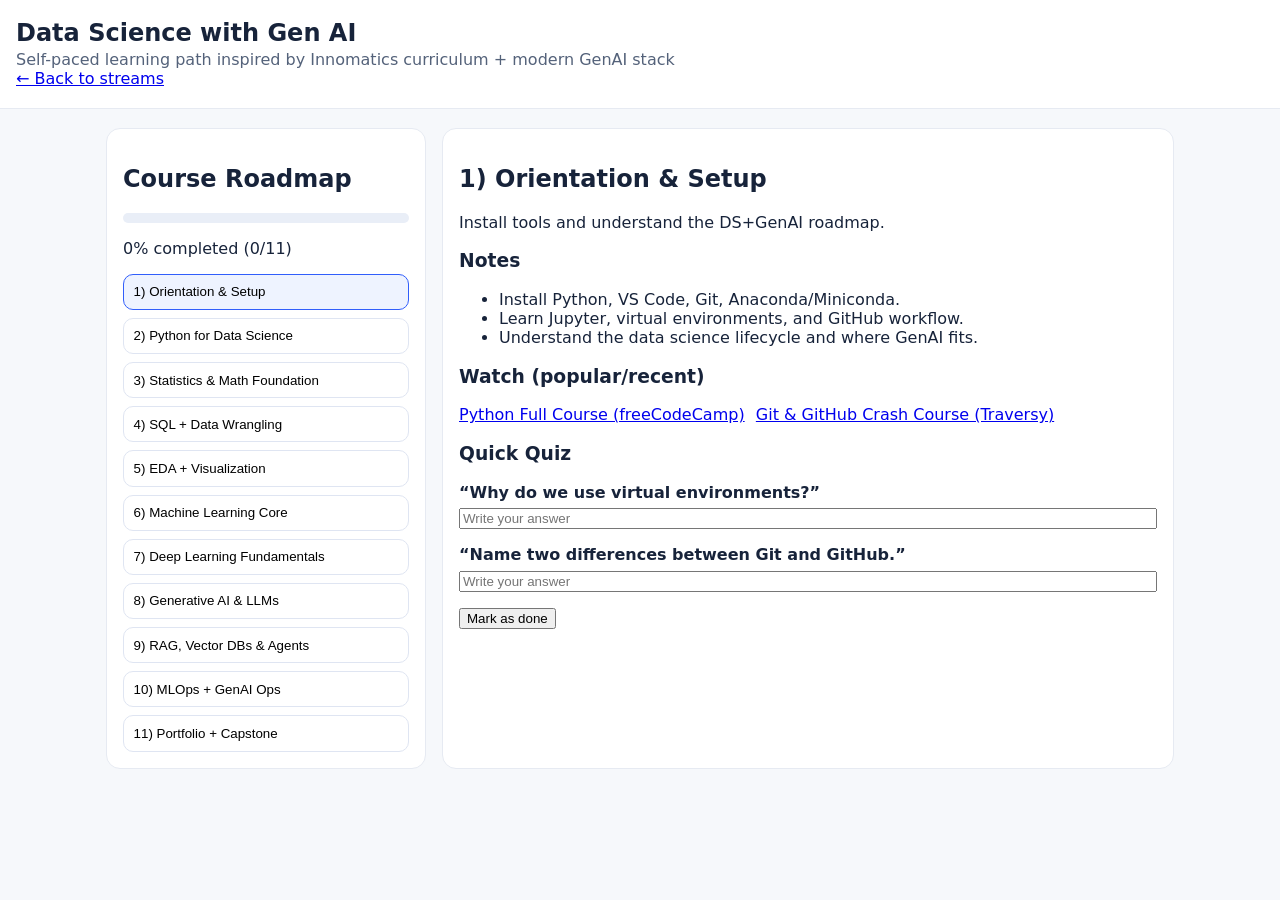
==== course-data-science-genai.html @ c7697a98 "Create GitHub Pages LMS skeleton with Data Science + GenAI course" ====
<!doctype html>
<html lang="en">
<head>
  <meta charset="UTF-8" />
  <meta name="viewport" content="width=device-width, initial-scale=1.0" />
  <title>Data Science with Gen AI</title>
  <link rel="stylesheet" href="styles.css" />
</head>
<body>
<header class="topbar">
  <h1>Data Science with Gen AI</h1>
  <p>Self-paced learning path inspired by Innomatics curriculum + modern GenAI stack</p>
  <a href="index.html">← Back to streams</a>
</header>
<main class="container layout">
  <aside class="card">
    <h2>Course Roadmap</h2>
    <div class="progress" aria-label="Course progress"><div id="progressBar"></div></div>
    <p id="progressText">0% completed</p>
    <ul id="stepList" class="step-list"></ul>
  </aside>

  <section class="card">
    <h2 id="stepTitle"></h2>
    <p id="stepGoal"></p>

    <h3>Notes</h3>
    <ul id="stepNotes"></ul>

    <h3>Watch (popular/recent)</h3>
    <div id="stepVideos" class="links"></div>

    <h3>Quick Quiz</h3>
    <div id="stepQuiz" class="quiz"></div>

    <button id="markDone">Mark as done</button>
  </section>
</main>
<script src="script.js"></script>
</body>
</html>
---- styles.css ----
:root {
  --bg: #f6f8fb;
  --card: #fff;
  --ink: #17233a;
  --muted: #54627a;
  --brand: #315efb;
  --ok: #0f9d58;
}
* { box-sizing: border-box; }
body { margin: 0; font-family: Inter, system-ui, sans-serif; background: var(--bg); color: var(--ink); }
.topbar { padding: 1.2rem 1rem; background: #fff; border-bottom: 1px solid #e6eaf2; }
.topbar h1 { margin: 0; font-size: 1.5rem; }
.topbar p { margin: .2rem 0 0; color: var(--muted); }
.container { max-width: 1100px; margin: 1.2rem auto; padding: 0 1rem; }
.card { background: var(--card); border: 1px solid #e6eaf2; border-radius: 14px; padding: 1rem; margin-bottom: 1rem; }
.stream-grid { display: grid; grid-template-columns: repeat(auto-fit, minmax(260px, 1fr)); gap: .8rem; }
.stream { display: block; text-decoration: none; color: inherit; border: 1px solid #dbe3ff; border-radius: 12px; padding: .9rem; background: #f8faff; }
.stream:hover { border-color: var(--brand); }
.layout { display: grid; grid-template-columns: 320px 1fr; gap: 1rem; }
@media (max-width: 900px){ .layout{ grid-template-columns: 1fr; } }
.step-list { list-style: none; margin: 0; padding: 0; display: grid; gap: .5rem; }
.step-list button { width: 100%; text-align: left; border: 1px solid #dfe5f2; border-radius: 10px; background: #fff; padding: .6rem; cursor: pointer; }
.step-list button.active { border-color: var(--brand); background: #eef3ff; }
.step-list button.done { border-color: #bce8ce; }
.badge { font-size: .75rem; color: var(--ok); font-weight: 600; }
.progress { width: 100%; height: 10px; background: #e9eef7; border-radius: 999px; overflow: hidden; }
.progress > div { height: 100%; background: linear-gradient(90deg, #3f78ff, #45c3ff); width: 0%; }
.links a { margin-right: .7rem; }
.quiz q { font-style: normal; font-weight: 600; display: block; margin-bottom: .4rem; }
footer { text-align: center; padding: 1rem; color: var(--muted); }
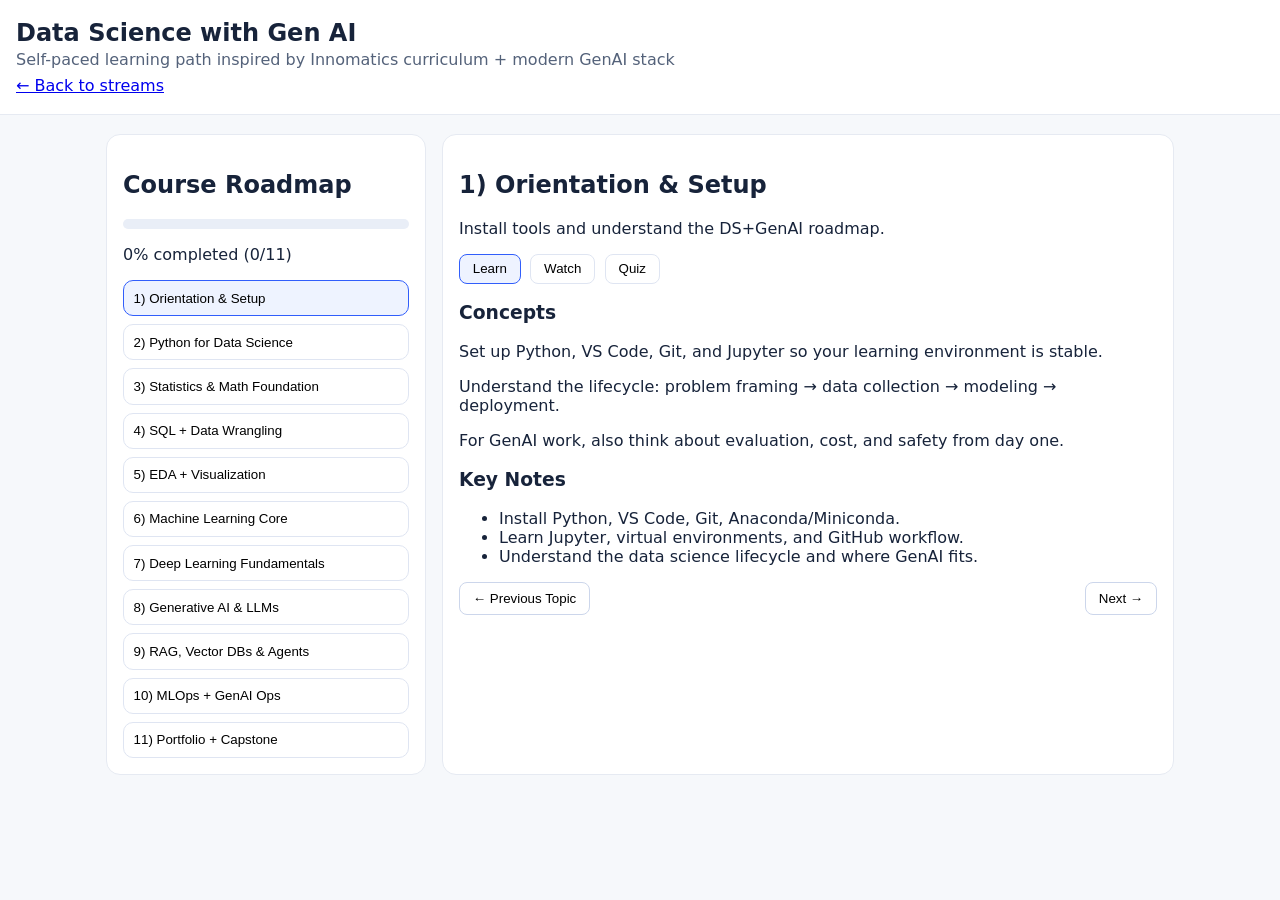
==== commit 2bfc2b82: "Add tabbed learning flow with embedded YouTube player and wizard navigation" ====
--- a/course-data-science-genai.html
+++ b/course-data-science-genai.html
@@ -24,16 +24,38 @@
     <h2 id="stepTitle"></h2>
     <p id="stepGoal"></p>
 
-    <h3>Notes</h3>
-    <ul id="stepNotes"></ul>
+    <div class="tabs" role="tablist" aria-label="Topic sections">
+      <button class="tab active" data-tab="learn" role="tab">Learn</button>
+      <button class="tab" data-tab="watch" role="tab">Watch</button>
+      <button class="tab" data-tab="quiz" role="tab">Quiz</button>
+    </div>
 
-    <h3>Watch (popular/recent)</h3>
-    <div id="stepVideos" class="links"></div>
+    <div id="panel-learn" class="tab-panel active" role="tabpanel">
+      <h3>Concepts</h3>
+      <div id="stepLearnText"></div>
+      <h3>Key Notes</h3>
+      <ul id="stepNotes"></ul>
+    </div>
 
-    <h3>Quick Quiz</h3>
-    <div id="stepQuiz" class="quiz"></div>
+    <div id="panel-watch" class="tab-panel" role="tabpanel">
+      <h3>Embedded Video</h3>
+      <div class="video-wrap">
+        <iframe id="ytPlayer" src="" title="YouTube video player" allow="accelerometer; autoplay; clipboard-write; encrypted-media; gyroscope; picture-in-picture; web-share" referrerpolicy="strict-origin-when-cross-origin" allowfullscreen></iframe>
+      </div>
+      <h4>More recommended videos</h4>
+      <div id="stepVideos" class="links"></div>
+    </div>
 
-    <button id="markDone">Mark as done</button>
+    <div id="panel-quiz" class="tab-panel" role="tabpanel">
+      <h3>Quick Quiz</h3>
+      <div id="stepQuiz" class="quiz"></div>
+      <button id="markDone">Mark topic as done</button>
+    </div>
+
+    <div class="wizard-nav">
+      <button id="prevBtn">← Previous</button>
+      <button id="nextBtn">Next →</button>
+    </div>
   </section>
 </main>
 <script src="script.js"></script>
--- a/styles.css
+++ b/styles.css
@@ -10,7 +10,7 @@
 body { margin: 0; font-family: Inter, system-ui, sans-serif; background: var(--bg); color: var(--ink); }
 .topbar { padding: 1.2rem 1rem; background: #fff; border-bottom: 1px solid #e6eaf2; }
 .topbar h1 { margin: 0; font-size: 1.5rem; }
-.topbar p { margin: .2rem 0 0; color: var(--muted); }
+.topbar p { margin: .2rem 0 .4rem; color: var(--muted); }
 .container { max-width: 1100px; margin: 1.2rem auto; padding: 0 1rem; }
 .card { background: var(--card); border: 1px solid #e6eaf2; border-radius: 14px; padding: 1rem; margin-bottom: 1rem; }
 .stream-grid { display: grid; grid-template-columns: repeat(auto-fit, minmax(260px, 1fr)); gap: .8rem; }
@@ -18,13 +18,22 @@
 .stream:hover { border-color: var(--brand); }
 .layout { display: grid; grid-template-columns: 320px 1fr; gap: 1rem; }
 @media (max-width: 900px){ .layout{ grid-template-columns: 1fr; } }
-.step-list { list-style: none; margin: 0; padding: 0; display: grid; gap: .5rem; }
+.step-list { list-style: none; margin: 0; padding: 0; display: grid; gap: .5rem; max-height: 70vh; overflow: auto; }
 .step-list button { width: 100%; text-align: left; border: 1px solid #dfe5f2; border-radius: 10px; background: #fff; padding: .6rem; cursor: pointer; }
 .step-list button.active { border-color: var(--brand); background: #eef3ff; }
 .step-list button.done { border-color: #bce8ce; }
 .badge { font-size: .75rem; color: var(--ok); font-weight: 600; }
 .progress { width: 100%; height: 10px; background: #e9eef7; border-radius: 999px; overflow: hidden; }
 .progress > div { height: 100%; background: linear-gradient(90deg, #3f78ff, #45c3ff); width: 0%; }
+.tabs { display: flex; gap: .6rem; margin: 1rem 0; }
+.tab { border: 1px solid #dfe5f2; background: #fff; border-radius: 8px; padding: .4rem .8rem; cursor: pointer; }
+.tab.active { background: #eef3ff; border-color: var(--brand); }
+.tab-panel { display: none; }
+.tab-panel.active { display: block; }
+.video-wrap { position: relative; width: 100%; padding-top: 56.25%; margin-bottom: .8rem; }
+.video-wrap iframe { position: absolute; inset: 0; width: 100%; height: 100%; border: 0; border-radius: 10px; }
 .links a { margin-right: .7rem; }
 .quiz q { font-style: normal; font-weight: 600; display: block; margin-bottom: .4rem; }
+.wizard-nav { display: flex; justify-content: space-between; margin-top: 1rem; }
+.wizard-nav button, #markDone { border: 1px solid #ccd6eb; background: #fff; border-radius: 8px; padding: .5rem .8rem; cursor: pointer; }
 footer { text-align: center; padding: 1rem; color: var(--muted); }
